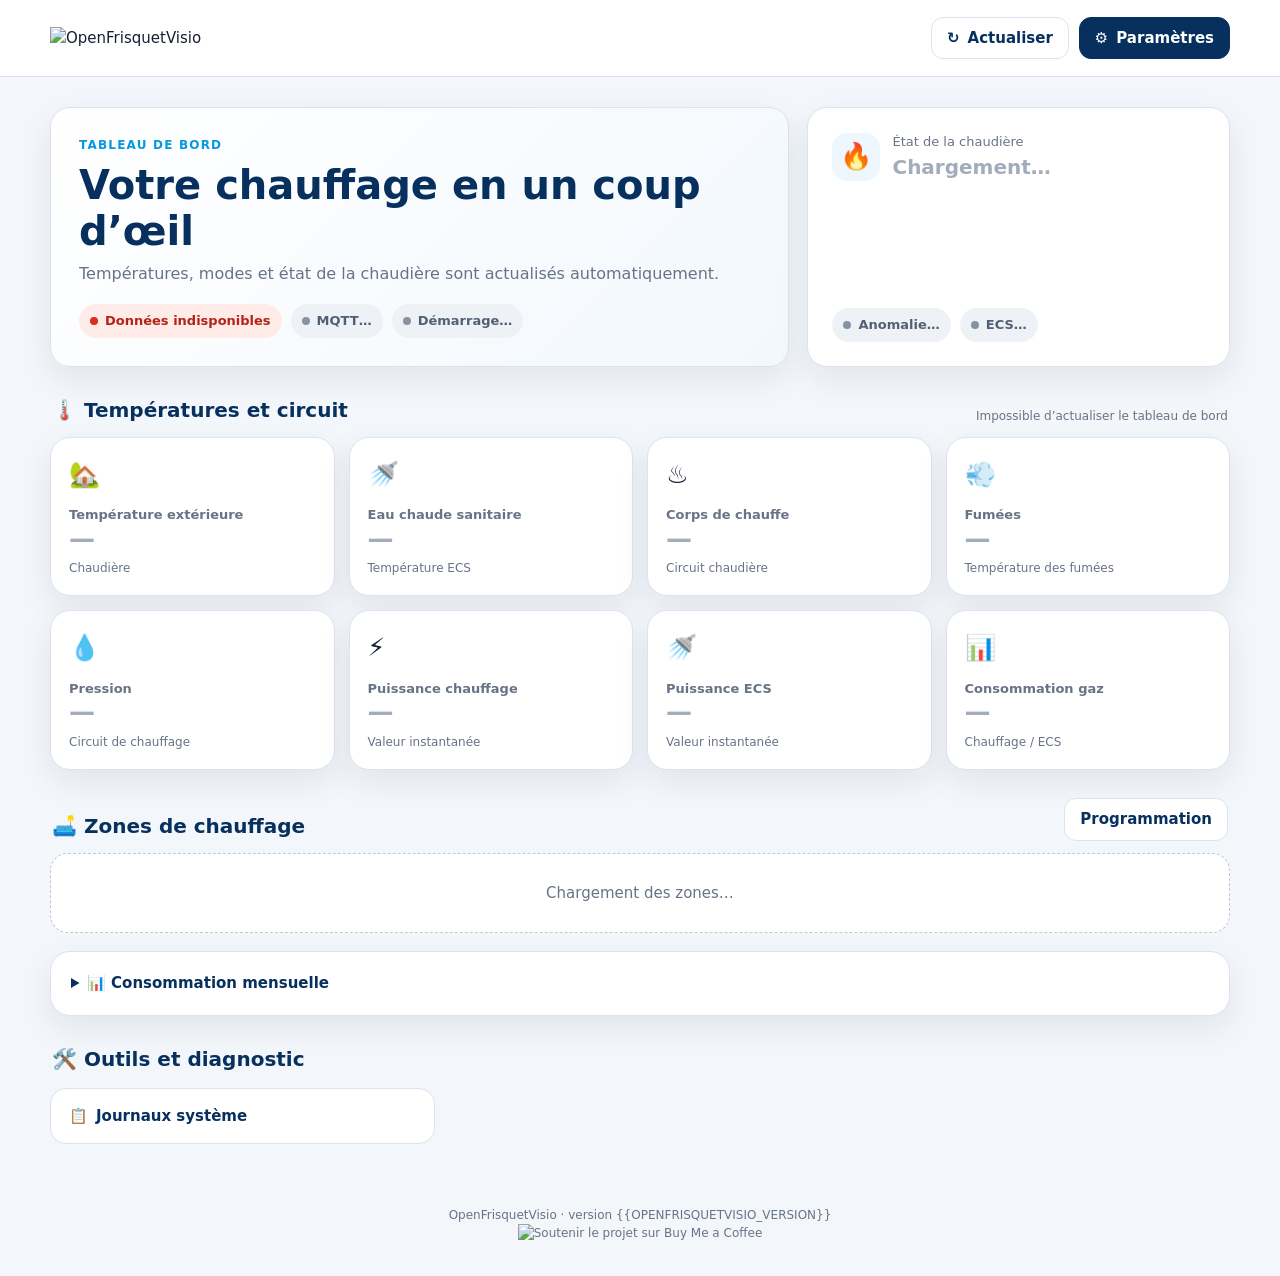
==== web/index.html @ 8bf4a7c5 "Merge branch 'ecran-heltec-v3' into develop # Conflicts: #	tests/fixtures/cooperative-radio/portal.c" ====
<!DOCTYPE html>
<html lang="fr">
<head>
  <meta charset="utf-8">
  <meta name="viewport" content="width=device-width,initial-scale=1">
  <title>OpenFrisquetVisio – Tableau de bord</title>
  <style>
    [hidden]{display:none!important}
    :root {
      --bg:#f3f6fa;--surface:#fff;--surface-soft:#f8fafc;--text:#172033;
      --muted:#687386;--border:#dce3ec;--navy:#07305f;--blue:#0798df;
      --red:#ef2d16;--green:#178653;--orange:#c86b08;--shadow:0 12px 32px rgba(31,48,75,.08)
    }
    *{box-sizing:border-box}
    body{margin:0;background:var(--bg);color:var(--text);font:15px/1.5 system-ui,-apple-system,Segoe UI,Roboto,Arial,sans-serif}
    a{text-decoration:none;color:inherit} button{font:inherit}
    .shell{width:min(1180px,calc(100% - 32px));margin:0 auto}
    .topbar{background:rgba(255,255,255,.96);border-bottom:1px solid var(--border);position:sticky;top:0;z-index:10;backdrop-filter:blur(12px)}
    .topbar-inner{min-height:76px;display:flex;align-items:center;justify-content:space-between;gap:18px}
    .logo{display:block;width:250px;max-width:55vw;height:auto}
    .actions{display:flex;align-items:center;gap:10px}
    .btn{display:inline-flex;align-items:center;justify-content:center;gap:8px;min-height:42px;padding:9px 15px;border:1px solid var(--border);border-radius:12px;background:#fff;color:var(--navy);font-weight:700;cursor:pointer;transition:.18s ease}
    .btn:hover{transform:translateY(-1px);border-color:#afbdcc;box-shadow:0 6px 18px rgba(31,48,75,.08)}
    .btn.primary{background:var(--navy);border-color:var(--navy);color:#fff}
    main{padding:30px 0 44px}
    .hero{display:grid;grid-template-columns:1.4fr .8fr;gap:18px;margin-bottom:18px}
    .panel,.metric,.zone{background:var(--surface);border:1px solid var(--border);border-radius:20px;box-shadow:var(--shadow)}
    .hero-main{padding:28px;background:linear-gradient(135deg,#fff 0%,#f2f8fd 100%)}
    .eyebrow{margin:0 0 8px;color:var(--blue);font-size:12px;font-weight:800;letter-spacing:.1em;text-transform:uppercase}
    h1,h2,h3,p{margin-top:0} h1{margin-bottom:8px;font-size:clamp(27px,4vw,40px);line-height:1.15;color:var(--navy)} h2{font-size:20px;color:var(--navy)}
    .lead{max-width:680px;margin:0;color:var(--muted);font-size:16px}
    .boiler-state{padding:24px;display:flex;flex-direction:column;justify-content:space-between}
    .state-line{display:flex;align-items:center;gap:12px}.state-icon{display:grid;place-items:center;width:48px;height:48px;border-radius:15px;background:#edf7fd;font-size:26px}
    .state-value{font-size:20px;font-weight:800;color:var(--navy)}.state-caption{font-size:13px;color:var(--muted)}
    .status-row{display:flex;flex-wrap:wrap;gap:9px;margin-top:18px}
    .status{display:inline-flex;align-items:center;gap:7px;padding:7px 11px;border-radius:999px;background:#eef2f6;color:#526075;font-size:13px;font-weight:700}
    .status::before{content:"";width:8px;height:8px;border-radius:50%;background:#8793a3}
    .status.ok{background:#e9f7f0;color:var(--green)}.status.ok::before{background:var(--green)}
    .status.warn{background:#fff3e4;color:var(--orange)}.status.warn::before{background:var(--orange)}
    .status.bad{background:#ffebe8;color:#b42318}.status.bad::before{background:#d92d20}
    .section-head{display:flex;align-items:end;justify-content:space-between;gap:16px;margin:28px 2px 12px}.section-head h2{margin:0}.updated{color:var(--muted);font-size:12px}
    .metrics{display:grid;grid-template-columns:repeat(4,minmax(0,1fr));gap:14px}
    .metric{padding:18px;min-height:138px;display:flex;flex-direction:column}.metric-icon{font-size:25px;margin-bottom:12px}.metric-label{color:var(--muted);font-size:13px;font-weight:650}
    .metric-value{margin-top:auto;font-size:26px;line-height:1.15;font-weight:850;color:var(--navy)}.metric-note{margin-top:5px;color:var(--muted);font-size:12px}
    .zones{display:grid;grid-template-columns:repeat(3,minmax(0,1fr));gap:14px}.zone{padding:20px}.zone-head{display:flex;justify-content:space-between;gap:12px;align-items:flex-start;margin-bottom:18px}
    .zone-title{display:flex;gap:10px;align-items:center}.zone-title h3{margin:0;color:var(--navy)}.mode{padding:5px 9px;border-radius:999px;background:#edf7fd;color:#0879b1;font-size:12px;font-weight:800}
    .zone-values{display:grid;grid-template-columns:1fr 1fr;gap:12px}.zone-value{padding:12px;border-radius:14px;background:var(--surface-soft);border:1px solid #edf0f4}
    .zone-value span{display:block;color:var(--muted);font-size:12px}.zone-value strong{display:block;margin-top:3px;color:var(--navy);font-size:19px}.zone-source{margin-top:13px;color:var(--muted);font-size:12px}
    .empty{grid-column:1/-1;padding:28px;text-align:center;color:var(--muted);background:#fff;border:1px dashed #bfc9d6;border-radius:18px}
    .consumption{margin-top:18px;padding:20px}.consumption summary{cursor:pointer;font-weight:800;color:var(--navy)}.consumption .updated{margin:12px 0}
    .consumption-years{display:grid;grid-template-columns:repeat(2,minmax(0,1fr));gap:28px}.consumption-years>section{min-width:0}.consumption h3{font-size:16px;margin:16px 0 0}
    @media(max-width:760px){.consumption-years{grid-template-columns:1fr;gap:16px}}
    .consumption table{width:100%;border-collapse:collapse;font-variant-numeric:tabular-nums}.consumption caption{text-align:left;color:var(--muted);font-size:12px;margin-bottom:10px}
    .consumption th,.consumption td{padding:8px;border-bottom:1px solid var(--border);text-align:right}.consumption th:first-child{text-align:left}
    .consumption .partial{background:var(--surface-soft);color:var(--muted)}.consumption .partial-note{display:block;font-size:12px;font-weight:400}
    .diagnostics{display:grid;grid-template-columns:repeat(3,1fr);gap:12px;margin-top:14px}.diagnostic{padding:16px 18px;border:1px solid var(--border);border-radius:16px;background:#fff;color:var(--navy);font-weight:750}.diagnostic span{margin-right:8px}
    .notice{display:flex;flex-wrap:wrap;align-items:center;justify-content:space-between;gap:14px 20px;margin-bottom:18px;padding:20px 24px;border-radius:16px;background:#b42318;color:#fff;box-shadow:0 12px 32px rgba(180,35,24,.3)}.notice p{margin:0;max-width:760px}.notice strong{display:block;margin-bottom:4px;font-size:20px}.notice .btn{border-color:#fff;color:#b42318}
    footer{padding:18px 0 34px;color:var(--muted);font-size:12px;text-align:center}.skeleton{color:#a2acba}
    @media(max-width:900px){.hero{grid-template-columns:1fr}.metrics{grid-template-columns:repeat(2,1fr)}.zones{grid-template-columns:1fr}.diagnostics{grid-template-columns:1fr}}
    @media(max-width:560px){.shell{width:min(100% - 20px,1180px)}.topbar-inner{min-height:66px}.logo{width:190px}.btn-label{display:none}.hero-main,.boiler-state{padding:20px}.metrics{grid-template-columns:1fr 1fr;gap:10px}.metric{padding:15px;min-height:126px}.metric-value{font-size:22px}}
  </style>
  <link rel="stylesheet" href="/theme.css">
  <script src="/theme.js"></script>
</head>
<body>
  <header class="topbar"><div class="shell topbar-inner">
    <a href="/" aria-label="Accueil"><img class="logo" src="/logo.png" alt="OpenFrisquetVisio"></a>
    <div class="actions"><button class="btn" id="refreshBtn" type="button" title="Actualiser">↻ <span class="btn-label">Actualiser</span></button><a class="btn primary" href="/settings">⚙️ <span class="btn-label">Paramètres</span></a></div>
  </div></header>

  <main class="shell">
    <div class="notice" id="defaultPasswordNotice" role="alert" hidden><p><strong>⚠️ Mot de passe par défaut</strong> Le portail utilise encore « admin » : toute personne ayant accès à votre réseau peut modifier les réglages ou installer un autre firmware.</p><a class="btn" href="/settings#system">Changer le mot de passe</a></div>
    <section class="hero">
      <div class="panel hero-main"><p class="eyebrow">Tableau de bord</p><h1>Votre chauffage en un coup d’œil</h1><p class="lead">Températures, modes et état de la chaudière sont actualisés automatiquement.</p>
        <div class="status-row"><span class="status" id="wifiStatus">Wi‑Fi…</span><span class="status" id="mqttStatus">MQTT…</span><span class="status" id="uptimeStatus">Démarrage…</span></div>
      </div>
      <div class="panel boiler-state"><div class="state-line"><div class="state-icon">🔥</div><div><div class="state-caption">État de la chaudière</div><div class="state-value skeleton" id="boilerState">Chargement…</div></div></div>
        <div class="status-row"><span class="status" id="boilerAnomaly">Anomalie…</span><span class="status" id="hotWaterMode">ECS…</span></div>
      </div>
    </section>

    <div class="section-head"><h2>🌡️ Températures et circuit</h2><span class="updated" id="lastUpdate">En attente des données</span></div>
    <section class="metrics">
      <article class="metric"><div class="metric-icon">🏡</div><div class="metric-label">Température extérieure</div><div class="metric-value skeleton" id="outdoorTemp">—</div><div class="metric-note" id="outdoorSource">Chaudière</div></article>
      <article class="metric"><div class="metric-icon">🚿</div><div class="metric-label">Eau chaude sanitaire</div><div class="metric-value skeleton" id="hotWaterTemp">—</div><div class="metric-note" id="hotWaterTempNote">Température ECS</div></article>
      <article class="metric"><div class="metric-icon">♨️</div><div class="metric-label">Corps de chauffe</div><div class="metric-value skeleton" id="heatingBodyTemp">—</div><div class="metric-note">Circuit chaudière</div></article>
      <article class="metric"><div class="metric-icon">💨</div><div class="metric-label">Fumées</div><div class="metric-value skeleton" id="flueTemp">—</div><div class="metric-note">Température des fumées</div></article>
      <article class="metric"><div class="metric-icon">💧</div><div class="metric-label">Pression</div><div class="metric-value skeleton" id="pressure">—</div><div class="metric-note">Circuit de chauffage</div></article>
      <article class="metric"><div class="metric-icon">⚡</div><div class="metric-label">Puissance chauffage</div><div class="metric-value skeleton" id="heatingPower">—</div><div class="metric-note">Valeur instantanée</div></article>
      <article class="metric"><div class="metric-icon">🚿</div><div class="metric-label">Puissance ECS</div><div class="metric-value skeleton" id="hotWaterPower">—</div><div class="metric-note">Valeur instantanée</div></article>
      <article class="metric"><div class="metric-icon">📊</div><div class="metric-label">Consommation gaz</div><div class="metric-value skeleton" id="gasConsumption">—</div><div class="metric-note">Chauffage / ECS</div></article>
    </section>

    <div class="section-head"><h2>🛋️ Zones de chauffage</h2><a class="btn" href="/programming">Programmation</a></div><section class="zones" id="zones"><div class="empty">Chargement des zones…</div></section>

    <details class="panel consumption">
      <summary>📊 Consommation mensuelle</summary>
      <div class="consumption-years">
        <section>
          <h3>Année en cours</h3>
          <p class="updated" id="monthlyConsumptionStatus">En attente des consommations mensuelles</p>
          <table id="monthlyConsumptionTable" hidden>
            <caption>kWh estimés par la chaudière · mois en cours partiel</caption>
            <thead><tr><th scope="col">Mois</th><th scope="col">Chauffage</th><th scope="col">Eau chaude</th></tr></thead>
            <tbody id="monthlyConsumptionRows"></tbody>
          </table>
        </section>
        <section>
          <h3>Année précédente</h3>
          <p class="updated" id="previousYearConsumptionStatus">En attente des consommations de l’année précédente</p>
          <table id="previousYearConsumptionTable" hidden>
            <caption>kWh estimés par la chaudière · année complète</caption>
            <thead><tr><th scope="col">Mois</th><th scope="col">Chauffage</th><th scope="col">Eau chaude</th></tr></thead>
            <tbody id="previousYearConsumptionRows"></tbody>
          </table>
        </section>
      </div>
    </details>

    <div class="section-head"><h2>🛠️ Outils et diagnostic</h2></div>
    <nav class="diagnostics"><a class="diagnostic" href="/logs"><span>📋</span>Journaux système</a><a class="diagnostic" href="/logs-radio" data-developer-only hidden><span>📡</span>Trames radio</a><a class="diagnostic" href="/memory" data-developer-only hidden><span>🧠</span>Mémoire chaudière</a></nav>
  </main>
  <footer>
    <div>OpenFrisquetVisio · version {{OPENFRISQUETVISIO_VERSION}}</div>
    <a href="https://www.buymeacoffee.com/freedomnx" target="_blank" rel="noopener noreferrer"><img src="https://img.buymeacoffee.com/button-api/?text=Soutenir%20le%20projet&amp;emoji=&amp;slug=freedomnx&amp;button_colour=FFDD00&amp;font_colour=000000&amp;font_family=Cookie&amp;outline_colour=000000&amp;coffee_colour=ffffff" alt="Soutenir le projet sur Buy Me a Coffee" height="50" /></a>
  </footer>

  <script>
    const $ = selector => document.querySelector(selector);
    const value = (number, unit, decimals = 1) => number == null ? "—" : Number(number).toFixed(decimals) + " " + unit;
    const integer = (number, unit) => number == null ? "—" : Number(number).toFixed(0) + (unit ? " " + unit : "");
    function setText(selector, text){const element=$(selector);if(!element)return;element.textContent=text;element.classList.remove("skeleton")}
    function setStatus(selector,text,tone){const element=$(selector);if(!element)return;element.textContent=text;element.className="status "+(tone||"")}
    function formatUptime(seconds){const total=Math.max(0,Number(seconds||0));const days=Math.floor(total/86400);const hours=Math.floor((total%86400)/3600);const minutes=Math.floor((total%3600)/60);return(days?days+" j ":"")+hours+" h "+String(minutes).padStart(2,"0")}
    function renderZones(zones){
      const container=$("#zones");const enabled=(zones||[]).filter(zone=>zone.enabled);
      if(!enabled.length){container.innerHTML='<div class="empty">Aucune zone de chauffage n’est activée.</div>';return}
      container.innerHTML=enabled.map(zone=>`<article class="zone"><div class="zone-head"><div class="zone-title"><span>🛋️</span><h3>Zone ${zone.id}</h3></div><span class="mode">${zone.mode||"Inconnu"}${zone.boost&&zone.mode!=="Boost"?" · Boost":""}</span></div><div class="zone-values"><div class="zone-value"><span>Ambiance</span><strong>${value(zone.ambientTemperature,"°C")}</strong></div><div class="zone-value"><span>Consigne</span><strong>${value(zone.setpointTemperature,"°C")}</strong></div><div class="zone-value"><span>Départ</span><strong>${value(zone.flowTemperature,"°C")}</strong></div><div class="zone-value"><span>Consigne départ</span><strong>${value(zone.flowSetpointTemperature,"°C")}</strong></div></div><div class="zone-source">Source : ${zone.source||"inconnue"}</div></article>`).join("")
    }
    function renderMonthlyConsumption(data,prefix="monthlyConsumption"){
      const available=data&&Array.isArray(data.heating)&&Array.isArray(data.hotWater)&&data.heating.length===12&&data.hotWater.length===12;
      $("#"+prefix+"Table").hidden=!available;
      if(!available){
        $("#"+prefix+"Rows").innerHTML="";
        setText("#"+prefix+"Status",prefix==="previousYearConsumption"?"En attente des consommations de l’année précédente":"En attente des consommations mensuelles");
        return;
      }
      const months=["Janvier","Février","Mars","Avril","Mai","Juin","Juillet","Août","Septembre","Octobre","Novembre","Décembre"];
      const monthKnown=Number.isInteger(data.month)&&data.month>=1&&data.month<=12;
      const lastMonth=monthKnown?data.month:12;
      $("#"+prefix+"Rows").innerHTML=months.slice(0,lastMonth).map((month,index)=>{
        const partial=!monthKnown||(!data.complete&&index===lastMonth-1);
        const note=monthKnown&&partial?'<span class="partial-note">Partiel</span>':"";
        return `<tr${partial?' class="partial"':""}><th scope="row">${month}${note}</th><td>${integer(data.heating[index],"")}</td><td>${integer(data.hotWater[index],"")}</td></tr>`;
      }).join("");
      setText("#"+prefix+"Status",data.receivedAt?`Année ${data.year} · Relevé du ${data.receivedAt} (heure chaudière)`:"Date de réception indisponible · période non confirmée");
    }
    function render(data){
      document.querySelectorAll("[data-developer-only]").forEach(element=>element.hidden=data.developerMode!==true);
      $("#defaultPasswordNotice").hidden=data.defaultPortalPassword!==true;
      const network=data.connectivity||{},boiler=data.boiler||{},probe=data.outdoorProbe||{};
      renderMonthlyConsumption(boiler.monthlyConsumption);
      renderMonthlyConsumption(boiler.previousYearConsumption,"previousYearConsumption");
      setStatus("#wifiStatus",network.wifiConnected?`Wi‑Fi · ${network.ssid||network.ip||"connecté"}`:"Wi‑Fi déconnecté",network.wifiConnected?"ok":"bad");
      setStatus("#mqttStatus",network.mqttConnected?"MQTT connecté":"MQTT déconnecté",network.mqttConnected?"ok":"warn");setStatus("#uptimeStatus","Actif depuis "+formatUptime(data.uptimeSec),"ok");
      setText("#boilerState",boiler.enabled?(boiler.state||"Inconnu"):"Non configurée");setStatus("#boilerAnomaly",boiler.anomaly==null?"Anomalie · en attente de données":boiler.anomaly?"Anomalie détectée":"Aucune anomalie",boiler.anomaly==null?"":boiler.anomaly?"bad":"ok");setStatus("#hotWaterMode","ECS · "+(boiler.hotWaterMode||"Inconnu"),boiler.hotWaterMode==="Stop"?"warn":"ok");
      const outdoor=probe.enabled&&probe.temperature!=null?probe.temperature:boiler.outdoorTemperature;setText("#outdoorTemp",value(outdoor,"°C"));setText("#outdoorSource",probe.enabled&&probe.temperature!=null?"Sonde extérieure":"Chaudière");
      setText("#hotWaterTempNote",boiler.hotWaterTemperature==null?"Température ECS indisponible":"Température ECS");
      setText("#hotWaterTemp",value(boiler.hotWaterTemperature,"°C"));setText("#heatingBodyTemp",value(boiler.heatingBodyTemperature,"°C"));setText("#flueTemp",value(boiler.flueTemperature,"°C"));setText("#pressure",value(boiler.pressure,"bar",2));setText("#heatingPower",value(boiler.heatingPower,"kW"));setText("#hotWaterPower",value(boiler.hotWaterPower,"kW"));
      const heatingGas=integer(boiler.heatingConsumption,"kWh"),hotWaterGas=integer(boiler.hotWaterConsumption,"kWh");setText("#gasConsumption",heatingGas==="—"&&hotWaterGas==="—"?"—":heatingGas+" / "+hotWaterGas);renderZones(data.zones);$("#lastUpdate").textContent="Mis à jour à "+new Date().toLocaleTimeString("fr-FR",{hour:"2-digit",minute:"2-digit",second:"2-digit"})
    }
    let dashboardInFlight=false,dashboardTimer=null;
    function scheduleDashboard(){clearTimeout(dashboardTimer);dashboardTimer=null;if(!document.hidden)dashboardTimer=setTimeout(loadDashboard,5000)}
    async function loadDashboard(){
      if(dashboardInFlight)return;
      dashboardInFlight=true;clearTimeout(dashboardTimer);dashboardTimer=null;
      const button=$("#refreshBtn");if(button)button.disabled=true;
      const controller=new AbortController(),deadline=setTimeout(()=>controller.abort(),10000);
      try{const response=await fetch("/api/dashboard",{cache:"no-store",signal:controller.signal});if(!response.ok)throw new Error("HTTP "+response.status);render(await response.json())}
      catch(error){setStatus("#wifiStatus","Données indisponibles","bad");$("#lastUpdate").textContent="Impossible d’actualiser le tableau de bord"}
      finally{clearTimeout(deadline);dashboardInFlight=false;if(button)button.disabled=false;scheduleDashboard()}
    }
    $("#refreshBtn").addEventListener("click",loadDashboard);
    document.addEventListener("visibilitychange",()=>{clearTimeout(dashboardTimer);dashboardTimer=null;if(!document.hidden)loadDashboard()});
    if(!document.hidden)loadDashboard();
  </script>
</body>
</html>
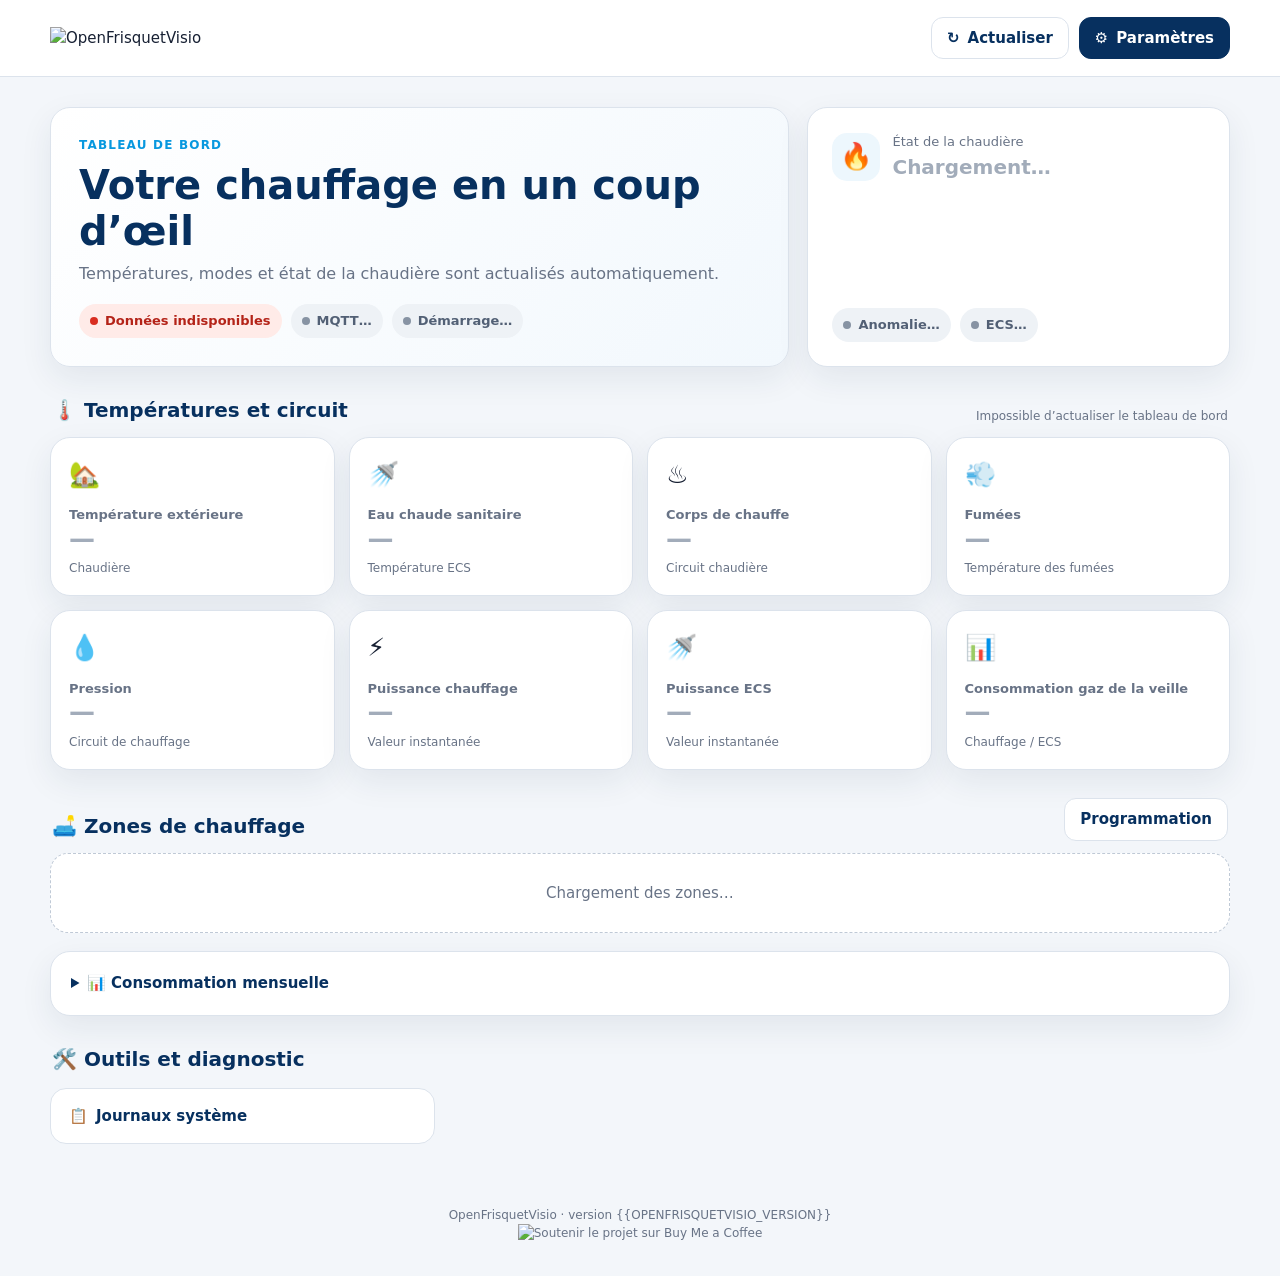
==== commit b34cdf5b: "Afficher la date estimée de la veille sur la tuile gaz Generated-with: GPT-6" ====
--- a/web/index.html
+++ b/web/index.html
@@ -61,6 +61,7 @@
   </style>
   <link rel="stylesheet" href="/theme.css">
   <script src="/theme.js"></script>
+  <script src="/commande-zone.js"></script>
 </head>
 <body>
   <header class="topbar"><div class="shell topbar-inner">
@@ -88,7 +89,7 @@
       <article class="metric"><div class="metric-icon">💧</div><div class="metric-label">Pression</div><div class="metric-value skeleton" id="pressure">—</div><div class="metric-note">Circuit de chauffage</div></article>
       <article class="metric"><div class="metric-icon">⚡</div><div class="metric-label">Puissance chauffage</div><div class="metric-value skeleton" id="heatingPower">—</div><div class="metric-note">Valeur instantanée</div></article>
       <article class="metric"><div class="metric-icon">🚿</div><div class="metric-label">Puissance ECS</div><div class="metric-value skeleton" id="hotWaterPower">—</div><div class="metric-note">Valeur instantanée</div></article>
-      <article class="metric"><div class="metric-icon">📊</div><div class="metric-label">Consommation gaz</div><div class="metric-value skeleton" id="gasConsumption">—</div><div class="metric-note">Chauffage / ECS</div></article>
+      <article class="metric"><div class="metric-icon">📊</div><div class="metric-label">Consommation gaz de la veille</div><div class="metric-value skeleton" id="gasConsumption">—</div><div class="metric-note" id="gasPeriod">Chauffage / ECS</div></article>
     </section>
 
     <div class="section-head"><h2>🛋️ Zones de chauffage</h2><a class="btn" href="/programming">Programmation</a></div><section class="zones" id="zones"><div class="empty">Chargement des zones…</div></section>
@@ -135,7 +136,15 @@
     function renderZones(zones){
       const container=$("#zones");const enabled=(zones||[]).filter(zone=>zone.enabled);
       if(!enabled.length){container.innerHTML='<div class="empty">Aucune zone de chauffage n’est activée.</div>';return}
-      container.innerHTML=enabled.map(zone=>`<article class="zone"><div class="zone-head"><div class="zone-title"><span>🛋️</span><h3>Zone ${zone.id}</h3></div><span class="mode">${zone.mode||"Inconnu"}${zone.boost&&zone.mode!=="Boost"?" · Boost":""}</span></div><div class="zone-values"><div class="zone-value"><span>Ambiance</span><strong>${value(zone.ambientTemperature,"°C")}</strong></div><div class="zone-value"><span>Consigne</span><strong>${value(zone.setpointTemperature,"°C")}</strong></div><div class="zone-value"><span>Départ</span><strong>${value(zone.flowTemperature,"°C")}</strong></div><div class="zone-value"><span>Consigne départ</span><strong>${value(zone.flowSetpointTemperature,"°C")}</strong></div></div><div class="zone-source">Source : ${zone.source||"inconnue"}</div></article>`).join("")
+      container.innerHTML=enabled.map(zone=>`<article class="zone"><div class="zone-head"><div class="zone-title"><span>🛋️</span><h3>Zone ${zone.id}</h3></div><span class="mode">${zone.mode||"Inconnu"}${zone.boost&&zone.mode!=="Boost"?" · Boost":""}</span></div><div class="zone-values"><div class="zone-value"><span>Ambiance</span><strong>${value(zone.ambientTemperature,"°C")}</strong></div><div class="zone-value"><span>Consigne</span><strong>${value(zone.setpointTemperature,"°C")}</strong></div><div class="zone-value"><span>Départ</span><strong>${value(zone.flowTemperature,"°C")}</strong></div><div class="zone-value"><span>Consigne départ</span><strong>${value(zone.flowSetpointTemperature,"°C")}</strong></div></div><div class="zone-source">Source : ${zone.source||"inconnue"}</div><suivi-commande-zone data-zone="${zone.id}"></suivi-commande-zone></article>`).join("")
+      for(const carte of container.querySelectorAll?.("suivi-commande-zone") || []) {
+        const zone=enabled.find(item=>String(item.id)===carte.dataset.zone);
+        if(zone?.commande) carte.afficher(zone.commande, async () => {
+          const retour=await fetch("/api/commande/reessayer",{method:"POST",body:new URLSearchParams({zone:String(zone.id)})});
+          if(!retour.ok) throw new Error("Impossible de relancer la commande.");
+          await loadDashboard();
+        });
+      }
     }
     function renderMonthlyConsumption(data,prefix="monthlyConsumption"){
       const available=data&&Array.isArray(data.heating)&&Array.isArray(data.hotWater)&&data.heating.length===12&&data.hotWater.length===12;
@@ -167,6 +176,9 @@
       const outdoor=probe.enabled&&probe.temperature!=null?probe.temperature:boiler.outdoorTemperature;setText("#outdoorTemp",value(outdoor,"°C"));setText("#outdoorSource",probe.enabled&&probe.temperature!=null?"Sonde extérieure":"Chaudière");
       setText("#hotWaterTempNote",boiler.hotWaterTemperature==null?"Température ECS indisponible":"Température ECS");
       setText("#hotWaterTemp",value(boiler.hotWaterTemperature,"°C"));setText("#heatingBodyTemp",value(boiler.heatingBodyTemperature,"°C"));setText("#flueTemp",value(boiler.flueTemperature,"°C"));setText("#pressure",value(boiler.pressure,"bar",2));setText("#heatingPower",value(boiler.heatingPower,"kW"));setText("#hotWaterPower",value(boiler.hotWaterPower,"kW"));
+      const jourGaz=boiler.estimatedConsumptionDay;
+      const dateGaz=jourGaz ? new Date(jourGaz*86400000).toLocaleDateString("fr-FR",{timeZone:"UTC"}) : "date indéterminée";
+      setText("#gasPeriod","Chauffage / ECS · "+dateGaz);
       const heatingGas=integer(boiler.heatingConsumption,"kWh"),hotWaterGas=integer(boiler.hotWaterConsumption,"kWh");setText("#gasConsumption",heatingGas==="—"&&hotWaterGas==="—"?"—":heatingGas+" / "+hotWaterGas);renderZones(data.zones);$("#lastUpdate").textContent="Mis à jour à "+new Date().toLocaleTimeString("fr-FR",{hour:"2-digit",minute:"2-digit",second:"2-digit"})
     }
     let dashboardInFlight=false,dashboardTimer=null;
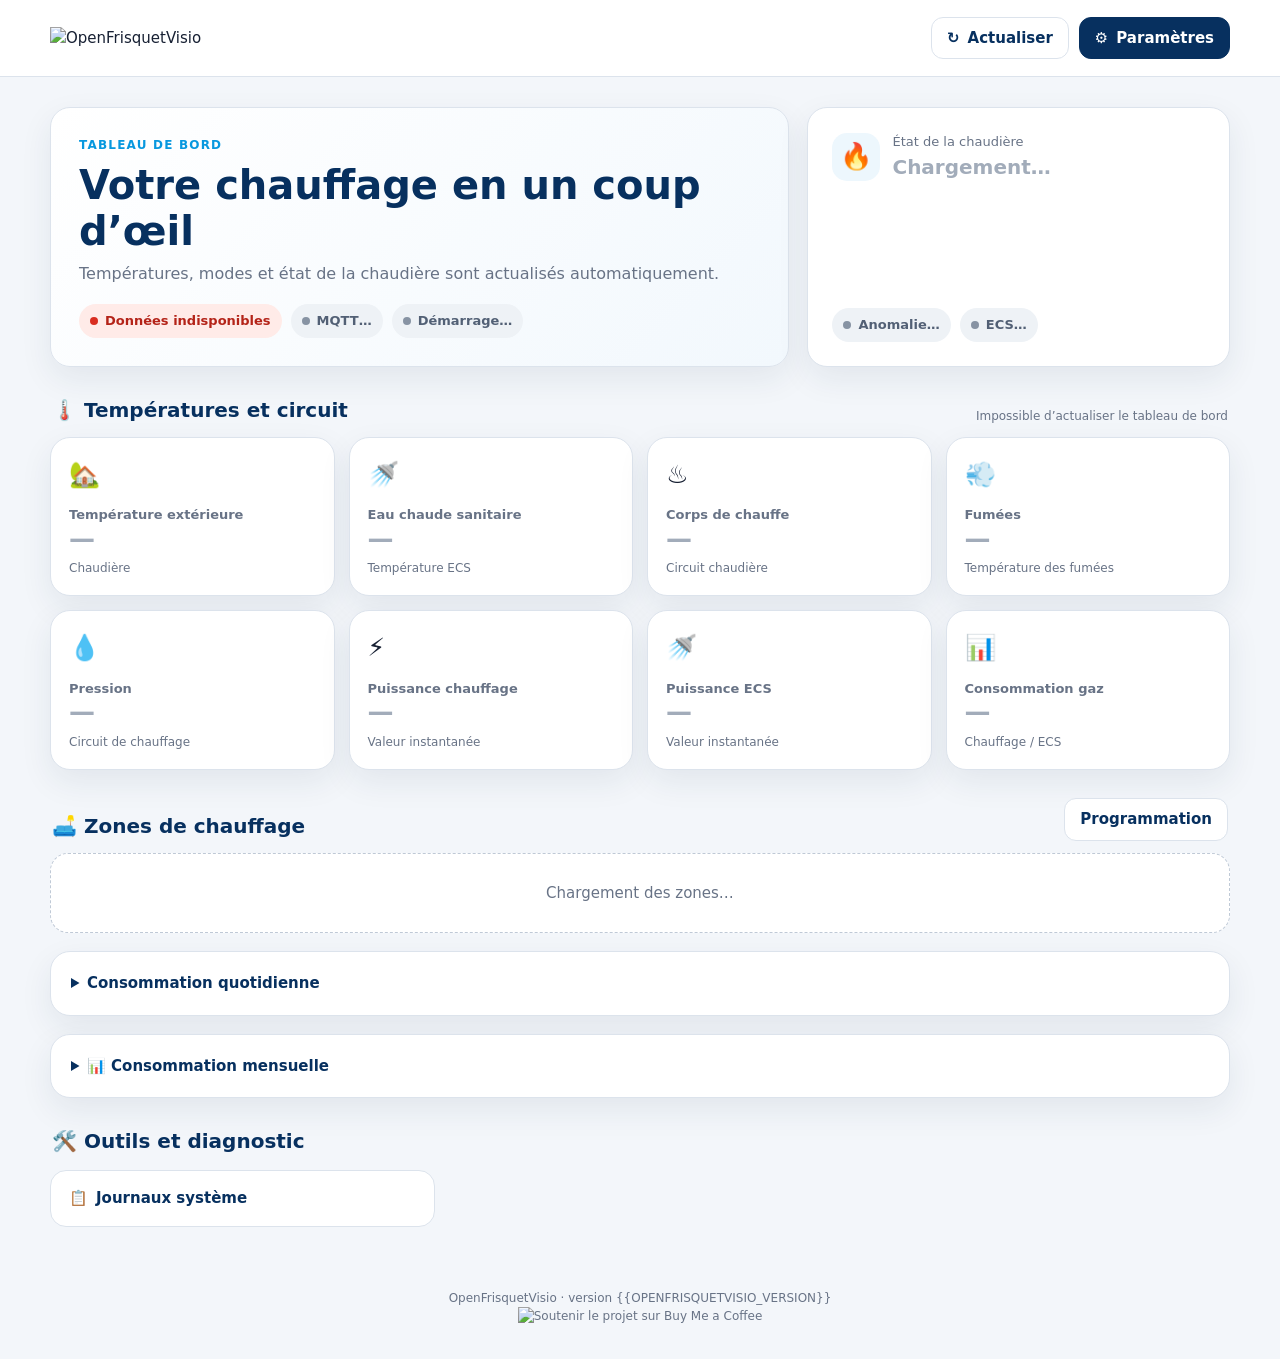
==== commit f844d2af: "Consulter les relevés quotidiens par mois sur le portail Generated-with: GPT-6 Generated-with: Claud" ====
--- a/web/index.html
+++ b/web/index.html
@@ -89,10 +89,25 @@
       <article class="metric"><div class="metric-icon">💧</div><div class="metric-label">Pression</div><div class="metric-value skeleton" id="pressure">—</div><div class="metric-note">Circuit de chauffage</div></article>
       <article class="metric"><div class="metric-icon">⚡</div><div class="metric-label">Puissance chauffage</div><div class="metric-value skeleton" id="heatingPower">—</div><div class="metric-note">Valeur instantanée</div></article>
       <article class="metric"><div class="metric-icon">🚿</div><div class="metric-label">Puissance ECS</div><div class="metric-value skeleton" id="hotWaterPower">—</div><div class="metric-note">Valeur instantanée</div></article>
-      <article class="metric"><div class="metric-icon">📊</div><div class="metric-label">Consommation gaz de la veille</div><div class="metric-value skeleton" id="gasConsumption">—</div><div class="metric-note" id="gasPeriod">Chauffage / ECS</div></article>
+      <article class="metric"><div class="metric-icon">📊</div><div class="metric-label">Consommation gaz</div><div class="metric-value skeleton" id="gasConsumption">—</div><div class="metric-note">Chauffage / ECS</div></article>
     </section>
 
     <div class="section-head"><h2>🛋️ Zones de chauffage</h2><a class="btn" href="/programming">Programmation</a></div><section class="zones" id="zones"><div class="empty">Chargement des zones…</div></section>
+
+    <details class="panel consumption" id="dailyConsumption">
+      <summary>Consommation quotidienne</summary>
+      <div id="dailyNav" hidden>
+        <button id="dailyPrev" class="btn" type="button" aria-label="Mois précédent">‹</button>
+        <select id="dailyMonth" class="btn" aria-label="Mois de consommation"></select>
+        <button id="dailyNext" class="btn" type="button" aria-label="Mois suivant">›</button>
+      </div>
+      <p class="updated" id="dailyStatus" role="status"></p>
+      <table id="dailyTable" hidden>
+        <caption>Estimations de la chaudière en kWh · — indique un relevé manquant</caption>
+        <thead><tr><th scope="col">Jour</th><th scope="col">Chauffage</th><th scope="col">Eau chaude</th></tr></thead>
+        <tbody id="dailyRows"></tbody>
+      </table>
+    </details>
 
     <details class="panel consumption">
       <summary>📊 Consommation mensuelle</summary>
@@ -176,10 +191,74 @@
       const outdoor=probe.enabled&&probe.temperature!=null?probe.temperature:boiler.outdoorTemperature;setText("#outdoorTemp",value(outdoor,"°C"));setText("#outdoorSource",probe.enabled&&probe.temperature!=null?"Sonde extérieure":"Chaudière");
       setText("#hotWaterTempNote",boiler.hotWaterTemperature==null?"Température ECS indisponible":"Température ECS");
       setText("#hotWaterTemp",value(boiler.hotWaterTemperature,"°C"));setText("#heatingBodyTemp",value(boiler.heatingBodyTemperature,"°C"));setText("#flueTemp",value(boiler.flueTemperature,"°C"));setText("#pressure",value(boiler.pressure,"bar",2));setText("#heatingPower",value(boiler.heatingPower,"kW"));setText("#hotWaterPower",value(boiler.hotWaterPower,"kW"));
-      const jourGaz=boiler.estimatedConsumptionDay;
-      const dateGaz=jourGaz ? new Date(jourGaz*86400000).toLocaleDateString("fr-FR",{timeZone:"UTC"}) : "date indéterminée";
-      setText("#gasPeriod","Chauffage / ECS · "+dateGaz);
       const heatingGas=integer(boiler.heatingConsumption,"kWh"),hotWaterGas=integer(boiler.hotWaterConsumption,"kWh");setText("#gasConsumption",heatingGas==="—"&&hotWaterGas==="—"?"—":heatingGas+" / "+hotWaterGas);renderZones(data.zones);$("#lastUpdate").textContent="Mis à jour à "+new Date().toLocaleTimeString("fr-FR",{hour:"2-digit",minute:"2-digit",second:"2-digit"})
+    }
+    let dailyMonth="",dailyController=null;
+    function renderDailyConsumption(data){
+      const picker=$("#dailyMonth");
+      const format=new Intl.DateTimeFormat("fr-FR",{month:"long",year:"numeric",timeZone:"UTC"});
+      picker.innerHTML="";
+      if(data.month){
+        const date=new Date(data.lastMonth+"-01T00:00:00Z");
+        const first=new Date(data.firstMonth+"-01T00:00:00Z");
+        for(;date>=first;date.setUTCMonth(date.getUTCMonth()-1)){
+          const option=document.createElement("option");
+          option.value=date.toISOString().slice(0,7);
+          option.textContent=format.format(date);
+          picker.appendChild(option);
+        }
+        picker.value=data.month;
+      }
+      $("#dailyNav").hidden=!data.month;
+      $("#dailyPrev").disabled=!data.month || data.month===data.firstMonth;
+      $("#dailyNext").disabled=!data.month || data.month===data.lastMonth;
+      const available=data.days.some(releve=>releve!==null);
+      $("#dailyTable").hidden=!available;
+      setText("#dailyStatus",available?"":(data.month?"Aucun relevé pour ce mois.":"Aucun relevé quotidien enregistré."));
+      $("#dailyRows").innerHTML=available ? data.days.map((releve,i)=>{
+        const date=new Date((data.lastDay-i)*86400000).toLocaleDateString("fr-FR",{timeZone:"UTC"});
+        return `<tr><th scope="row">${date}</th><td>${integer(releve?.[0])}</td><td>${integer(releve?.[1])}</td></tr>`;
+      }).join("") : "";
+    }
+    async function fetchDailyMonth(month, controller = new AbortController()) {
+      const url = "/api/consommation/quotidienne" + (month ? "?mois=" + encodeURIComponent(month) : "");
+      const timeout = setTimeout(() => controller.abort(), 10000);
+      let message = "Lecture de l’historique impossible.";
+      try {
+        const response = await fetch(url, {cache:"no-store", signal:controller.signal});
+        if (response.ok && !response.redirected) return await response.json();
+        if (response.status === 503) {
+          message = await response.text() || "Historique indisponible.";
+        }
+        if (response.redirected || response.status === 401) message = "Reconnectez-vous au portail.";
+      } catch {
+        throw new Error(message);
+      } finally {
+        clearTimeout(timeout);
+      }
+      throw new Error(message);
+    }
+
+    async function loadDailyConsumption(mois=dailyMonth){
+      if(!$("#dailyConsumption").open)return;
+      dailyController?.abort();
+      dailyMonth=mois;
+      const picker=$("#dailyMonth");
+      picker.disabled=$("#dailyPrev").disabled=$("#dailyNext").disabled=true;
+      setText("#dailyStatus","Chargement des relevés…");
+      const controller=new AbortController();
+      dailyController=controller;
+      try{
+        const data=await fetchDailyMonth(mois,controller);
+        if(dailyController===controller)renderDailyConsumption(data);
+      }catch(error){
+        if(dailyController!==controller)return;
+        $("#dailyNav").hidden=$("#dailyTable").hidden=true;
+        dailyMonth="";
+        setText("#dailyStatus",error.message);
+      }finally{
+        if(dailyController===controller){picker.disabled=false;dailyController=null;}
+      }
     }
     let dashboardInFlight=false,dashboardTimer=null;
     function scheduleDashboard(){clearTimeout(dashboardTimer);dashboardTimer=null;if(!document.hidden)dashboardTimer=setTimeout(loadDashboard,5000)}
@@ -192,7 +271,12 @@
       catch(error){setStatus("#wifiStatus","Données indisponibles","bad");$("#lastUpdate").textContent="Impossible d’actualiser le tableau de bord"}
       finally{clearTimeout(deadline);dashboardInFlight=false;if(button)button.disabled=false;scheduleDashboard()}
     }
-    $("#refreshBtn").addEventListener("click",loadDashboard);
+    $("#dailyConsumption").addEventListener("toggle",()=>loadDailyConsumption(""));
+    const picker=$("#dailyMonth");
+    picker.addEventListener("change",()=>loadDailyConsumption(picker.value));
+    $("#dailyPrev").addEventListener("click",()=>loadDailyConsumption(picker.options[picker.selectedIndex+1].value));
+    $("#dailyNext").addEventListener("click",()=>loadDailyConsumption(picker.options[picker.selectedIndex-1].value));
+    $("#refreshBtn").addEventListener("click",()=>{loadDashboard();loadDailyConsumption()});
     document.addEventListener("visibilitychange",()=>{clearTimeout(dashboardTimer);dashboardTimer=null;if(!document.hidden)loadDashboard()});
     if(!document.hidden)loadDashboard();
   </script>
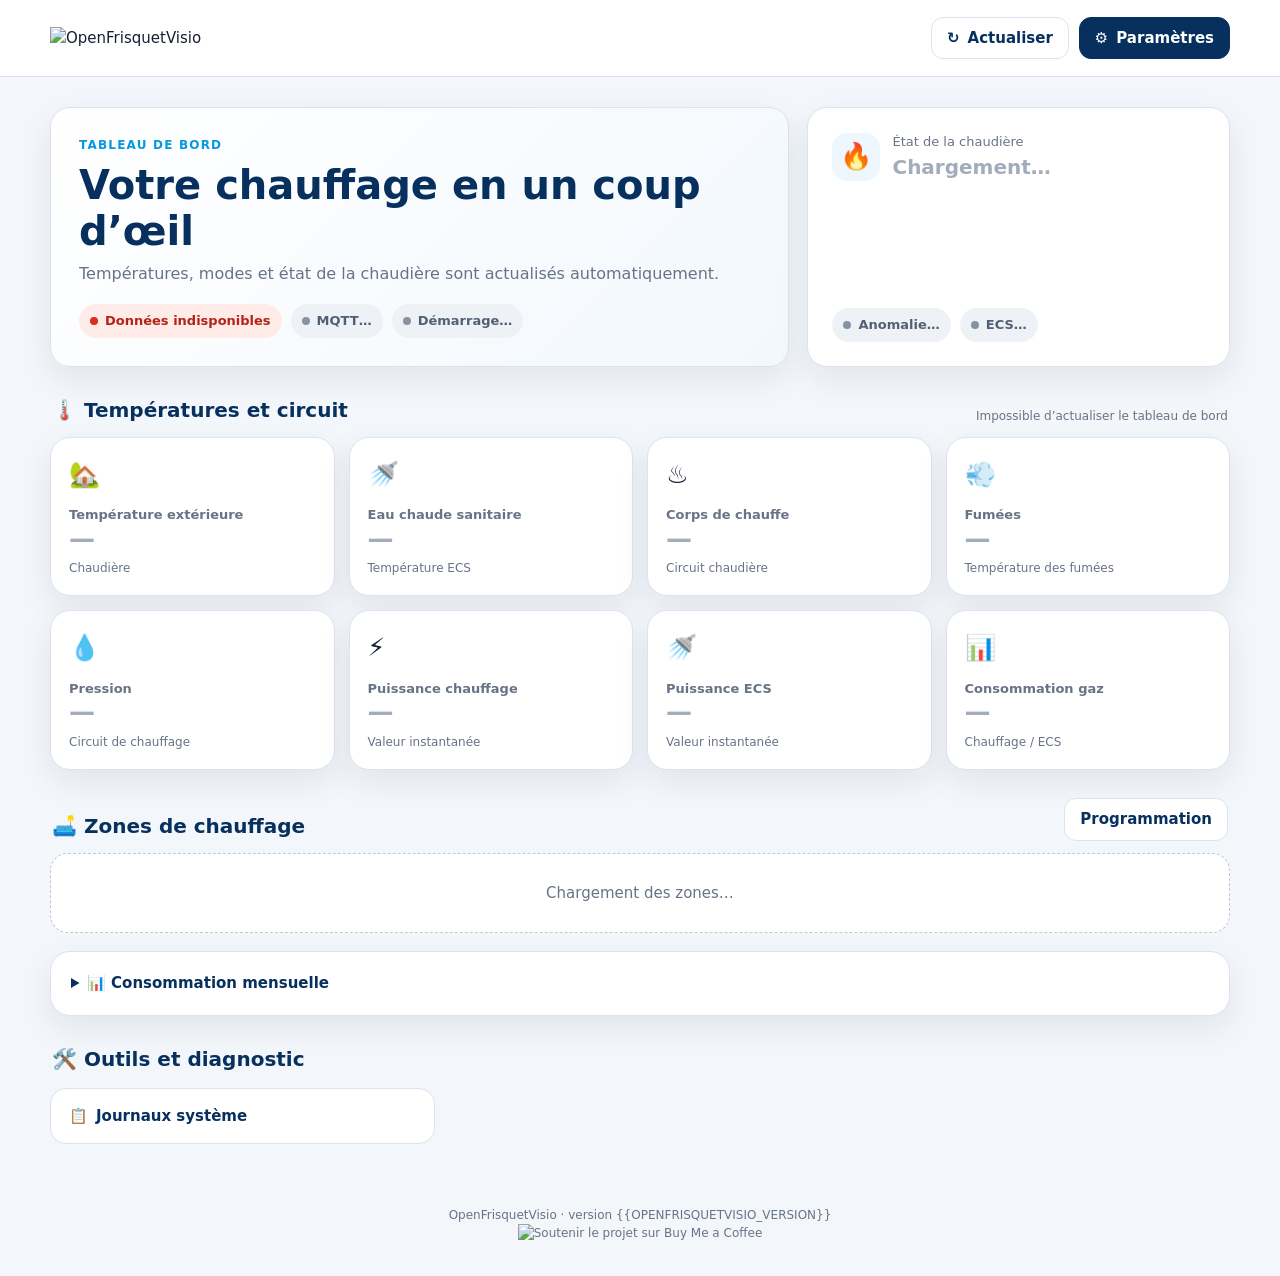
==== commit 867f47a3: "portail : traiter les sessions perdues en préservant les modifications Charger session.js sur les si" ====
--- a/web/index.html
+++ b/web/index.html
@@ -61,6 +61,7 @@
   </style>
   <link rel="stylesheet" href="/theme.css">
   <script src="/theme.js"></script>
+  <script src="/session.js"></script>
   <script src="/commande-zone.js"></script>
 </head>
 <body>
@@ -93,21 +94,6 @@
     </section>
 
     <div class="section-head"><h2>🛋️ Zones de chauffage</h2><a class="btn" href="/programming">Programmation</a></div><section class="zones" id="zones"><div class="empty">Chargement des zones…</div></section>
-
-    <details class="panel consumption" id="dailyConsumption">
-      <summary>Consommation quotidienne</summary>
-      <div id="dailyNav" hidden>
-        <button id="dailyPrev" class="btn" type="button" aria-label="Mois précédent">‹</button>
-        <select id="dailyMonth" class="btn" aria-label="Mois de consommation"></select>
-        <button id="dailyNext" class="btn" type="button" aria-label="Mois suivant">›</button>
-      </div>
-      <p class="updated" id="dailyStatus" role="status"></p>
-      <table id="dailyTable" hidden>
-        <caption>Estimations de la chaudière en kWh · — indique un relevé manquant</caption>
-        <thead><tr><th scope="col">Jour</th><th scope="col">Chauffage</th><th scope="col">Eau chaude</th></tr></thead>
-        <tbody id="dailyRows"></tbody>
-      </table>
-    </details>
 
     <details class="panel consumption">
       <summary>📊 Consommation mensuelle</summary>
@@ -193,73 +179,6 @@
       setText("#hotWaterTemp",value(boiler.hotWaterTemperature,"°C"));setText("#heatingBodyTemp",value(boiler.heatingBodyTemperature,"°C"));setText("#flueTemp",value(boiler.flueTemperature,"°C"));setText("#pressure",value(boiler.pressure,"bar",2));setText("#heatingPower",value(boiler.heatingPower,"kW"));setText("#hotWaterPower",value(boiler.hotWaterPower,"kW"));
       const heatingGas=integer(boiler.heatingConsumption,"kWh"),hotWaterGas=integer(boiler.hotWaterConsumption,"kWh");setText("#gasConsumption",heatingGas==="—"&&hotWaterGas==="—"?"—":heatingGas+" / "+hotWaterGas);renderZones(data.zones);$("#lastUpdate").textContent="Mis à jour à "+new Date().toLocaleTimeString("fr-FR",{hour:"2-digit",minute:"2-digit",second:"2-digit"})
     }
-    let dailyMonth="",dailyController=null;
-    function renderDailyConsumption(data){
-      const picker=$("#dailyMonth");
-      const format=new Intl.DateTimeFormat("fr-FR",{month:"long",year:"numeric",timeZone:"UTC"});
-      picker.innerHTML="";
-      if(data.month){
-        const date=new Date(data.lastMonth+"-01T00:00:00Z");
-        const first=new Date(data.firstMonth+"-01T00:00:00Z");
-        for(;date>=first;date.setUTCMonth(date.getUTCMonth()-1)){
-          const option=document.createElement("option");
-          option.value=date.toISOString().slice(0,7);
-          option.textContent=format.format(date);
-          picker.appendChild(option);
-        }
-        picker.value=data.month;
-      }
-      $("#dailyNav").hidden=!data.month;
-      $("#dailyPrev").disabled=!data.month || data.month===data.firstMonth;
-      $("#dailyNext").disabled=!data.month || data.month===data.lastMonth;
-      const available=data.days.some(releve=>releve!==null);
-      $("#dailyTable").hidden=!available;
-      setText("#dailyStatus",available?"":(data.month?"Aucun relevé pour ce mois.":"Aucun relevé quotidien enregistré."));
-      $("#dailyRows").innerHTML=available ? data.days.map((releve,i)=>{
-        const date=new Date((data.lastDay-i)*86400000).toLocaleDateString("fr-FR",{timeZone:"UTC"});
-        return `<tr><th scope="row">${date}</th><td>${integer(releve?.[0])}</td><td>${integer(releve?.[1])}</td></tr>`;
-      }).join("") : "";
-    }
-    async function fetchDailyMonth(month, controller = new AbortController()) {
-      const url = "/api/consommation/quotidienne" + (month ? "?mois=" + encodeURIComponent(month) : "");
-      const timeout = setTimeout(() => controller.abort(), 10000);
-      let message = "Lecture de l’historique impossible.";
-      try {
-        const response = await fetch(url, {cache:"no-store", signal:controller.signal});
-        if (response.ok && !response.redirected) return await response.json();
-        if (response.status === 503) {
-          message = await response.text() || "Historique indisponible.";
-        }
-        if (response.redirected || response.status === 401) message = "Reconnectez-vous au portail.";
-      } catch {
-        throw new Error(message);
-      } finally {
-        clearTimeout(timeout);
-      }
-      throw new Error(message);
-    }
-
-    async function loadDailyConsumption(mois=dailyMonth){
-      if(!$("#dailyConsumption").open)return;
-      dailyController?.abort();
-      dailyMonth=mois;
-      const picker=$("#dailyMonth");
-      picker.disabled=$("#dailyPrev").disabled=$("#dailyNext").disabled=true;
-      setText("#dailyStatus","Chargement des relevés…");
-      const controller=new AbortController();
-      dailyController=controller;
-      try{
-        const data=await fetchDailyMonth(mois,controller);
-        if(dailyController===controller)renderDailyConsumption(data);
-      }catch(error){
-        if(dailyController!==controller)return;
-        $("#dailyNav").hidden=$("#dailyTable").hidden=true;
-        dailyMonth="";
-        setText("#dailyStatus",error.message);
-      }finally{
-        if(dailyController===controller){picker.disabled=false;dailyController=null;}
-      }
-    }
     let dashboardInFlight=false,dashboardTimer=null;
     function scheduleDashboard(){clearTimeout(dashboardTimer);dashboardTimer=null;if(!document.hidden)dashboardTimer=setTimeout(loadDashboard,5000)}
     async function loadDashboard(){
@@ -271,12 +190,7 @@
       catch(error){setStatus("#wifiStatus","Données indisponibles","bad");$("#lastUpdate").textContent="Impossible d’actualiser le tableau de bord"}
       finally{clearTimeout(deadline);dashboardInFlight=false;if(button)button.disabled=false;scheduleDashboard()}
     }
-    $("#dailyConsumption").addEventListener("toggle",()=>loadDailyConsumption(""));
-    const picker=$("#dailyMonth");
-    picker.addEventListener("change",()=>loadDailyConsumption(picker.value));
-    $("#dailyPrev").addEventListener("click",()=>loadDailyConsumption(picker.options[picker.selectedIndex+1].value));
-    $("#dailyNext").addEventListener("click",()=>loadDailyConsumption(picker.options[picker.selectedIndex-1].value));
-    $("#refreshBtn").addEventListener("click",()=>{loadDashboard();loadDailyConsumption()});
+    $("#refreshBtn").addEventListener("click",loadDashboard);
     document.addEventListener("visibilitychange",()=>{clearTimeout(dashboardTimer);dashboardTimer=null;if(!document.hidden)loadDashboard()});
     if(!document.hidden)loadDashboard();
   </script>
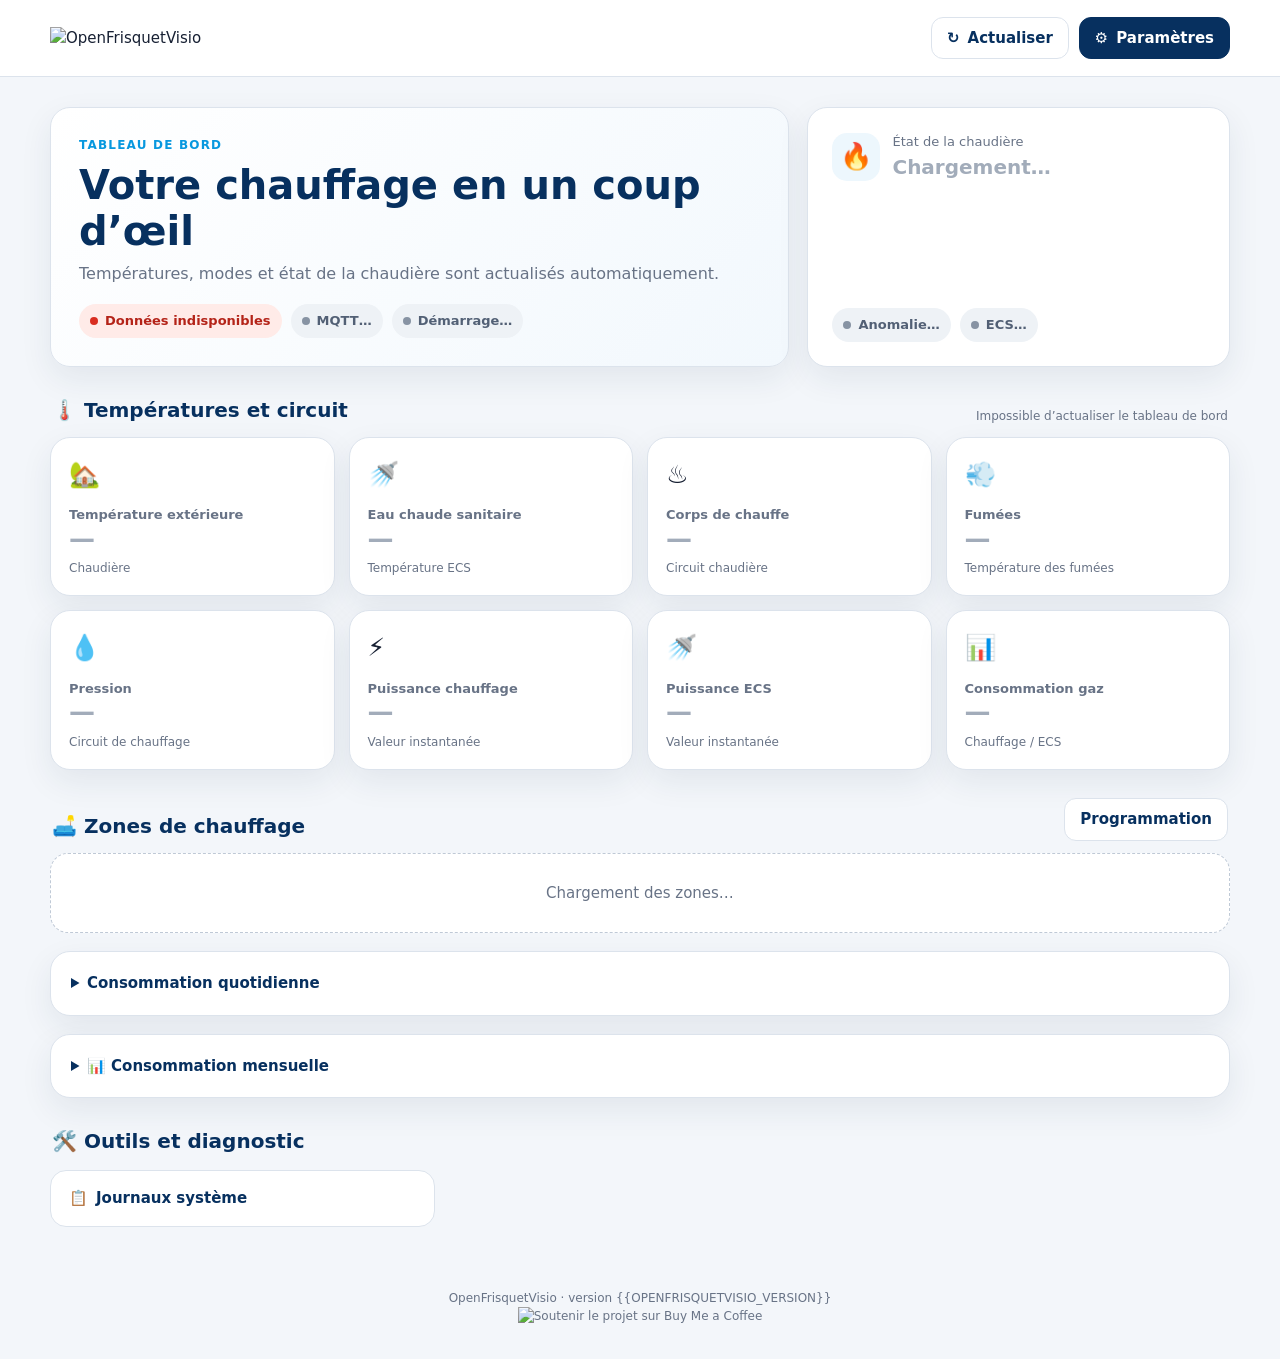
==== commit ce3861ad: "Merge pull request #83: archiver et exporter les consommations quotidiennes" ====
--- a/web/index.html
+++ b/web/index.html
@@ -95,6 +95,23 @@
 
     <div class="section-head"><h2>🛋️ Zones de chauffage</h2><a class="btn" href="/programming">Programmation</a></div><section class="zones" id="zones"><div class="empty">Chargement des zones…</div></section>
 
+    <details class="panel consumption" id="dailyConsumption">
+      <summary>Consommation quotidienne</summary>
+      <div id="dailyNav" hidden>
+        <button id="dailyPrev" class="btn" type="button" aria-label="Mois précédent">‹</button>
+        <select id="dailyMonth" class="btn" aria-label="Mois de consommation"></select>
+        <button id="dailyNext" class="btn" type="button" aria-label="Mois suivant">›</button>
+        <button id="dailyExport" class="btn" type="button">Télécharger tout l’historique (CSV)</button>
+      </div>
+      <span class="updated" id="dailyExportStatus" role="status"></span>
+      <p class="updated" id="dailyStatus" role="status"></p>
+      <table id="dailyTable" hidden>
+        <caption>Estimations de la chaudière en kWh · — indique un relevé manquant</caption>
+        <thead><tr><th scope="col">Jour</th><th scope="col">Chauffage</th><th scope="col">Eau chaude</th></tr></thead>
+        <tbody id="dailyRows"></tbody>
+      </table>
+    </details>
+
     <details class="panel consumption">
       <summary>📊 Consommation mensuelle</summary>
       <div class="consumption-years">
@@ -179,6 +196,115 @@
       setText("#hotWaterTemp",value(boiler.hotWaterTemperature,"°C"));setText("#heatingBodyTemp",value(boiler.heatingBodyTemperature,"°C"));setText("#flueTemp",value(boiler.flueTemperature,"°C"));setText("#pressure",value(boiler.pressure,"bar",2));setText("#heatingPower",value(boiler.heatingPower,"kW"));setText("#hotWaterPower",value(boiler.hotWaterPower,"kW"));
       const heatingGas=integer(boiler.heatingConsumption,"kWh"),hotWaterGas=integer(boiler.hotWaterConsumption,"kWh");setText("#gasConsumption",heatingGas==="—"&&hotWaterGas==="—"?"—":heatingGas+" / "+hotWaterGas);renderZones(data.zones);$("#lastUpdate").textContent="Mis à jour à "+new Date().toLocaleTimeString("fr-FR",{hour:"2-digit",minute:"2-digit",second:"2-digit"})
     }
+    let dailyMonth="",dailyController=null;
+    function renderDailyConsumption(data){
+      const picker=$("#dailyMonth");
+      const format=new Intl.DateTimeFormat("fr-FR",{month:"long",year:"numeric",timeZone:"UTC"});
+      picker.innerHTML="";
+      if(data.month){
+        const date=new Date(data.lastMonth+"-01T00:00:00Z");
+        const first=new Date(data.firstMonth+"-01T00:00:00Z");
+        for(;date>=first;date.setUTCMonth(date.getUTCMonth()-1)){
+          const option=document.createElement("option");
+          option.value=date.toISOString().slice(0,7);
+          option.textContent=format.format(date);
+          picker.appendChild(option);
+        }
+        picker.value=data.month;
+      }
+      $("#dailyNav").hidden=!data.month;
+      $("#dailyPrev").disabled=!data.month || data.month===data.firstMonth;
+      $("#dailyNext").disabled=!data.month || data.month===data.lastMonth;
+      const available=data.days.some(releve=>releve!==null);
+      $("#dailyTable").hidden=!available;
+      setText("#dailyStatus",available?"":(data.month?"Aucun relevé pour ce mois.":"Aucun relevé quotidien enregistré."));
+      $("#dailyRows").innerHTML=available ? data.days.map((releve,i)=>{
+        const date=new Date((data.lastDay-i)*86400000).toLocaleDateString("fr-FR",{timeZone:"UTC"});
+        return `<tr><th scope="row">${date}</th><td>${integer(releve?.[0])}</td><td>${integer(releve?.[1])}</td></tr>`;
+      }).join("") : "";
+    }
+    async function fetchDailyMonth(month, controller = new AbortController()) {
+      const url = "/api/consommation/quotidienne" + (month ? "?mois=" + encodeURIComponent(month) : "");
+      const timeout = setTimeout(() => controller.abort(), 10000);
+      let message = "Lecture de l’historique impossible.";
+      try {
+        const response = await fetch(url, {cache:"no-store", signal:controller.signal});
+        if (response.ok && !response.redirected) return await response.json();
+        if (response.status === 503) {
+          message = await response.text() || "Historique indisponible.";
+        }
+        if (response.redirected || response.status === 401) message = "Reconnectez-vous au portail.";
+      } catch {
+        throw new Error(message);
+      } finally {
+        clearTimeout(timeout);
+      }
+      throw new Error(message);
+    }
+
+    async function downloadDailyCsv() {
+      const button = $("#dailyExport");
+      if (button.disabled) return;
+      button.disabled = true;
+      const status = message => setText("#dailyExportStatus", message);
+      status("Préparation du fichier CSV…");
+      try {
+        const latest = await fetchDailyMonth("");
+        if (!latest.month) { status("Aucun relevé à exporter."); return; }
+        if (!latest.version) throw new Error("Actualisez la page avant de télécharger l’historique.");
+        const chunks = ["\uFEFFDate;Chauffage (kWh);Eau chaude (kWh)\r\n"];
+        const cursor = new Date(latest.firstMonth + "-01T00:00:00Z");
+        const end = new Date(latest.lastMonth + "-01T00:00:00Z");
+        for (; cursor <= end; cursor.setUTCMonth(cursor.getUTCMonth() + 1)) {
+          const month = cursor.toISOString().slice(0, 7);
+          status("Export en cours · " + month);
+          const page = month === latest.month ? latest : await fetchDailyMonth(month);
+          if (page.version !== latest.version || page.month !== month) {
+            throw new Error("L’historique a changé. Relancez le téléchargement.");
+          }
+          for (let i = page.days.length - 1; i >= 0; --i) {
+            const date = new Date((page.lastDay - i) * 86400000).toISOString().slice(0, 10);
+            const [heating, hotWater] = page.days[i] ?? [];
+            chunks.push(date + ";" + (heating ?? "") + ";" + (hotWater ?? "") + "\r\n");
+          }
+        }
+        const link = document.createElement("a");
+        const url = URL.createObjectURL(new Blob(chunks, {type:"text/csv;charset=utf-8"}));
+        link.href = url;
+        link.download = "consommation-quotidienne_" + latest.firstMonth + "_" + latest.lastMonth + ".csv";
+        document.body.appendChild(link);
+        link.click();
+        link.remove();
+        setTimeout(() => URL.revokeObjectURL(url), 1000);
+        status("Fichier CSV prêt.");
+      } catch (error) {
+        status(error.message);
+      } finally {
+        button.disabled = false;
+      }
+    }
+
+    async function loadDailyConsumption(mois=dailyMonth){
+      if(!$("#dailyConsumption").open)return;
+      dailyController?.abort();
+      dailyMonth=mois;
+      const picker=$("#dailyMonth");
+      picker.disabled=$("#dailyPrev").disabled=$("#dailyNext").disabled=true;
+      setText("#dailyStatus","Chargement des relevés…");
+      const controller=new AbortController();
+      dailyController=controller;
+      try{
+        const data=await fetchDailyMonth(mois,controller);
+        if(dailyController===controller)renderDailyConsumption(data);
+      }catch(error){
+        if(dailyController!==controller)return;
+        $("#dailyNav").hidden=$("#dailyTable").hidden=true;
+        dailyMonth="";
+        setText("#dailyStatus",error.message);
+      }finally{
+        if(dailyController===controller){picker.disabled=false;dailyController=null;}
+      }
+    }
     let dashboardInFlight=false,dashboardTimer=null;
     function scheduleDashboard(){clearTimeout(dashboardTimer);dashboardTimer=null;if(!document.hidden)dashboardTimer=setTimeout(loadDashboard,5000)}
     async function loadDashboard(){
@@ -190,7 +316,13 @@
       catch(error){setStatus("#wifiStatus","Données indisponibles","bad");$("#lastUpdate").textContent="Impossible d’actualiser le tableau de bord"}
       finally{clearTimeout(deadline);dashboardInFlight=false;if(button)button.disabled=false;scheduleDashboard()}
     }
-    $("#refreshBtn").addEventListener("click",loadDashboard);
+    $("#dailyConsumption").addEventListener("toggle",()=>loadDailyConsumption(""));
+    $("#dailyExport").addEventListener("click",downloadDailyCsv);
+    const picker=$("#dailyMonth");
+    picker.addEventListener("change",()=>loadDailyConsumption(picker.value));
+    $("#dailyPrev").addEventListener("click",()=>loadDailyConsumption(picker.options[picker.selectedIndex+1].value));
+    $("#dailyNext").addEventListener("click",()=>loadDailyConsumption(picker.options[picker.selectedIndex-1].value));
+    $("#refreshBtn").addEventListener("click",()=>{loadDashboard();loadDailyConsumption()});
     document.addEventListener("visibilitychange",()=>{clearTimeout(dashboardTimer);dashboardTimer=null;if(!document.hidden)loadDashboard()});
     if(!document.hidden)loadDashboard();
   </script>
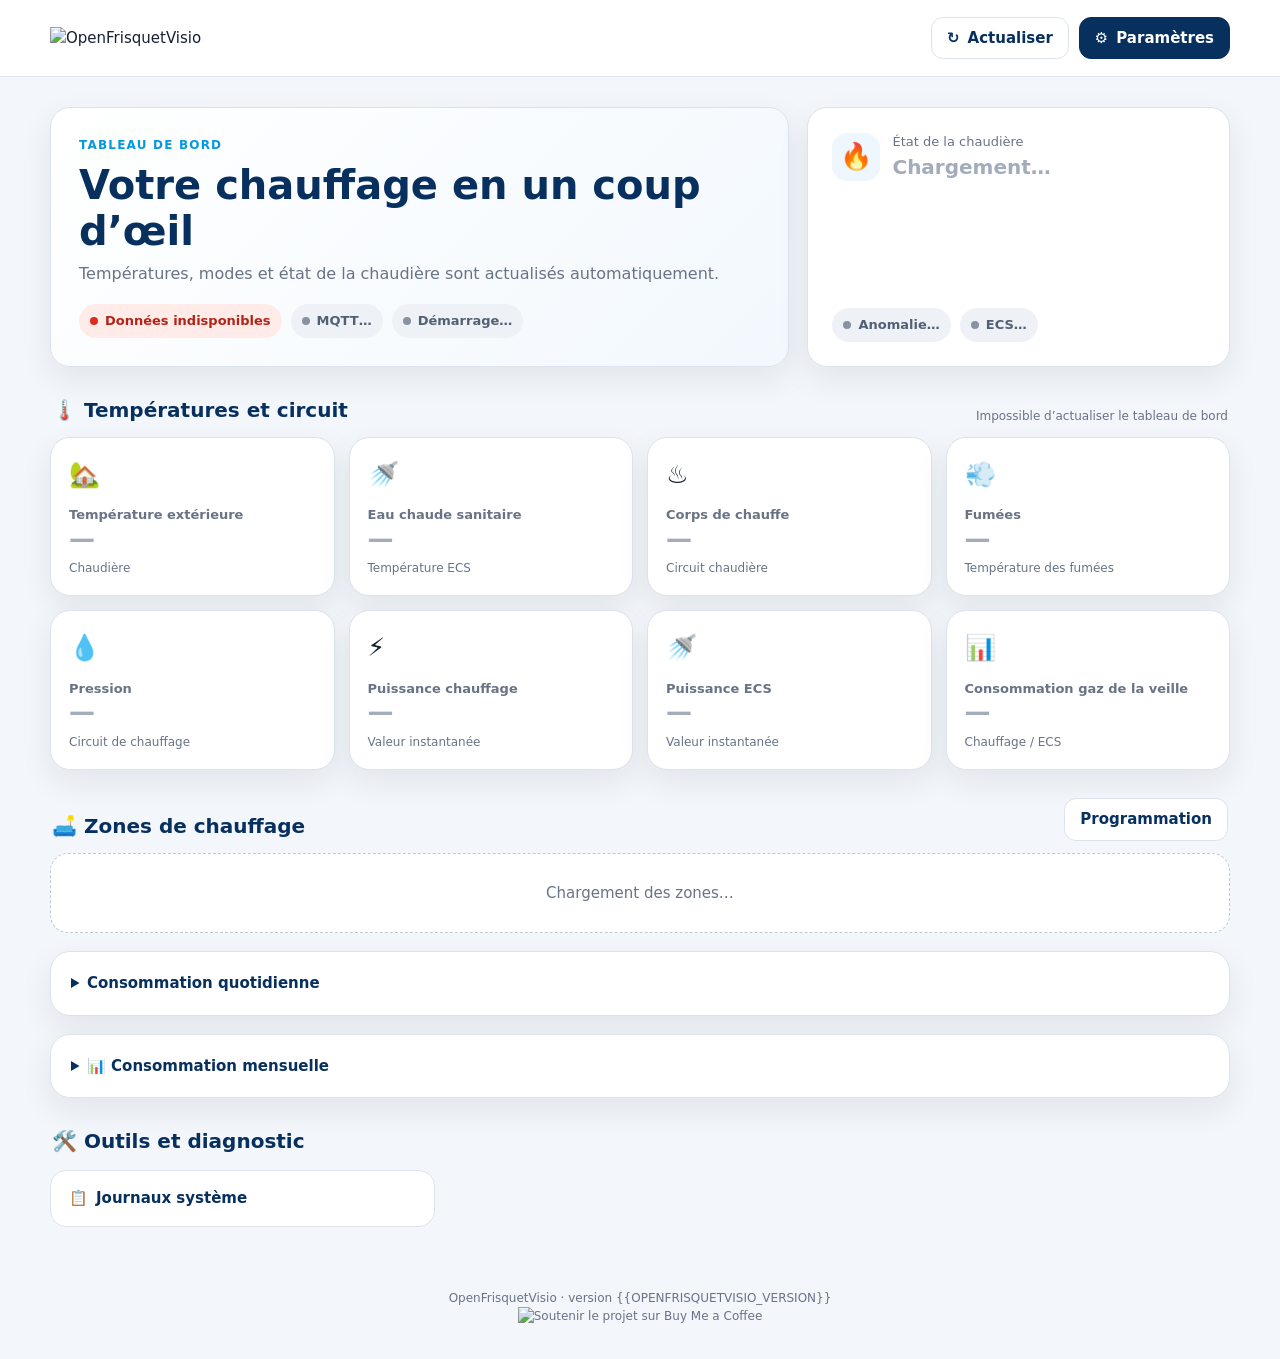
==== commit 16f780c3: "Merge pull request #82 from maresb/fix/releves-consommation-veille Dater les consommations de la vei" ====
--- a/web/index.html
+++ b/web/index.html
@@ -90,7 +90,7 @@
       <article class="metric"><div class="metric-icon">💧</div><div class="metric-label">Pression</div><div class="metric-value skeleton" id="pressure">—</div><div class="metric-note">Circuit de chauffage</div></article>
       <article class="metric"><div class="metric-icon">⚡</div><div class="metric-label">Puissance chauffage</div><div class="metric-value skeleton" id="heatingPower">—</div><div class="metric-note">Valeur instantanée</div></article>
       <article class="metric"><div class="metric-icon">🚿</div><div class="metric-label">Puissance ECS</div><div class="metric-value skeleton" id="hotWaterPower">—</div><div class="metric-note">Valeur instantanée</div></article>
-      <article class="metric"><div class="metric-icon">📊</div><div class="metric-label">Consommation gaz</div><div class="metric-value skeleton" id="gasConsumption">—</div><div class="metric-note">Chauffage / ECS</div></article>
+      <article class="metric"><div class="metric-icon">📊</div><div class="metric-label">Consommation gaz de la veille</div><div class="metric-value skeleton" id="gasConsumption">—</div><div class="metric-note" id="gasPeriod">Chauffage / ECS</div></article>
     </section>
 
     <div class="section-head"><h2>🛋️ Zones de chauffage</h2><a class="btn" href="/programming">Programmation</a></div><section class="zones" id="zones"><div class="empty">Chargement des zones…</div></section>
@@ -194,6 +194,9 @@
       const outdoor=probe.enabled&&probe.temperature!=null?probe.temperature:boiler.outdoorTemperature;setText("#outdoorTemp",value(outdoor,"°C"));setText("#outdoorSource",probe.enabled&&probe.temperature!=null?"Sonde extérieure":"Chaudière");
       setText("#hotWaterTempNote",boiler.hotWaterTemperature==null?"Température ECS indisponible":"Température ECS");
       setText("#hotWaterTemp",value(boiler.hotWaterTemperature,"°C"));setText("#heatingBodyTemp",value(boiler.heatingBodyTemperature,"°C"));setText("#flueTemp",value(boiler.flueTemperature,"°C"));setText("#pressure",value(boiler.pressure,"bar",2));setText("#heatingPower",value(boiler.heatingPower,"kW"));setText("#hotWaterPower",value(boiler.hotWaterPower,"kW"));
+      const jourGaz=boiler.estimatedConsumptionDay;
+      const dateGaz=jourGaz ? new Date(jourGaz*86400000).toLocaleDateString("fr-FR",{timeZone:"UTC"}) : "date indéterminée";
+      setText("#gasPeriod","Chauffage / ECS · "+dateGaz);
       const heatingGas=integer(boiler.heatingConsumption,"kWh"),hotWaterGas=integer(boiler.hotWaterConsumption,"kWh");setText("#gasConsumption",heatingGas==="—"&&hotWaterGas==="—"?"—":heatingGas+" / "+hotWaterGas);renderZones(data.zones);$("#lastUpdate").textContent="Mis à jour à "+new Date().toLocaleTimeString("fr-FR",{hour:"2-digit",minute:"2-digit",second:"2-digit"})
     }
     let dailyMonth="",dailyController=null;
